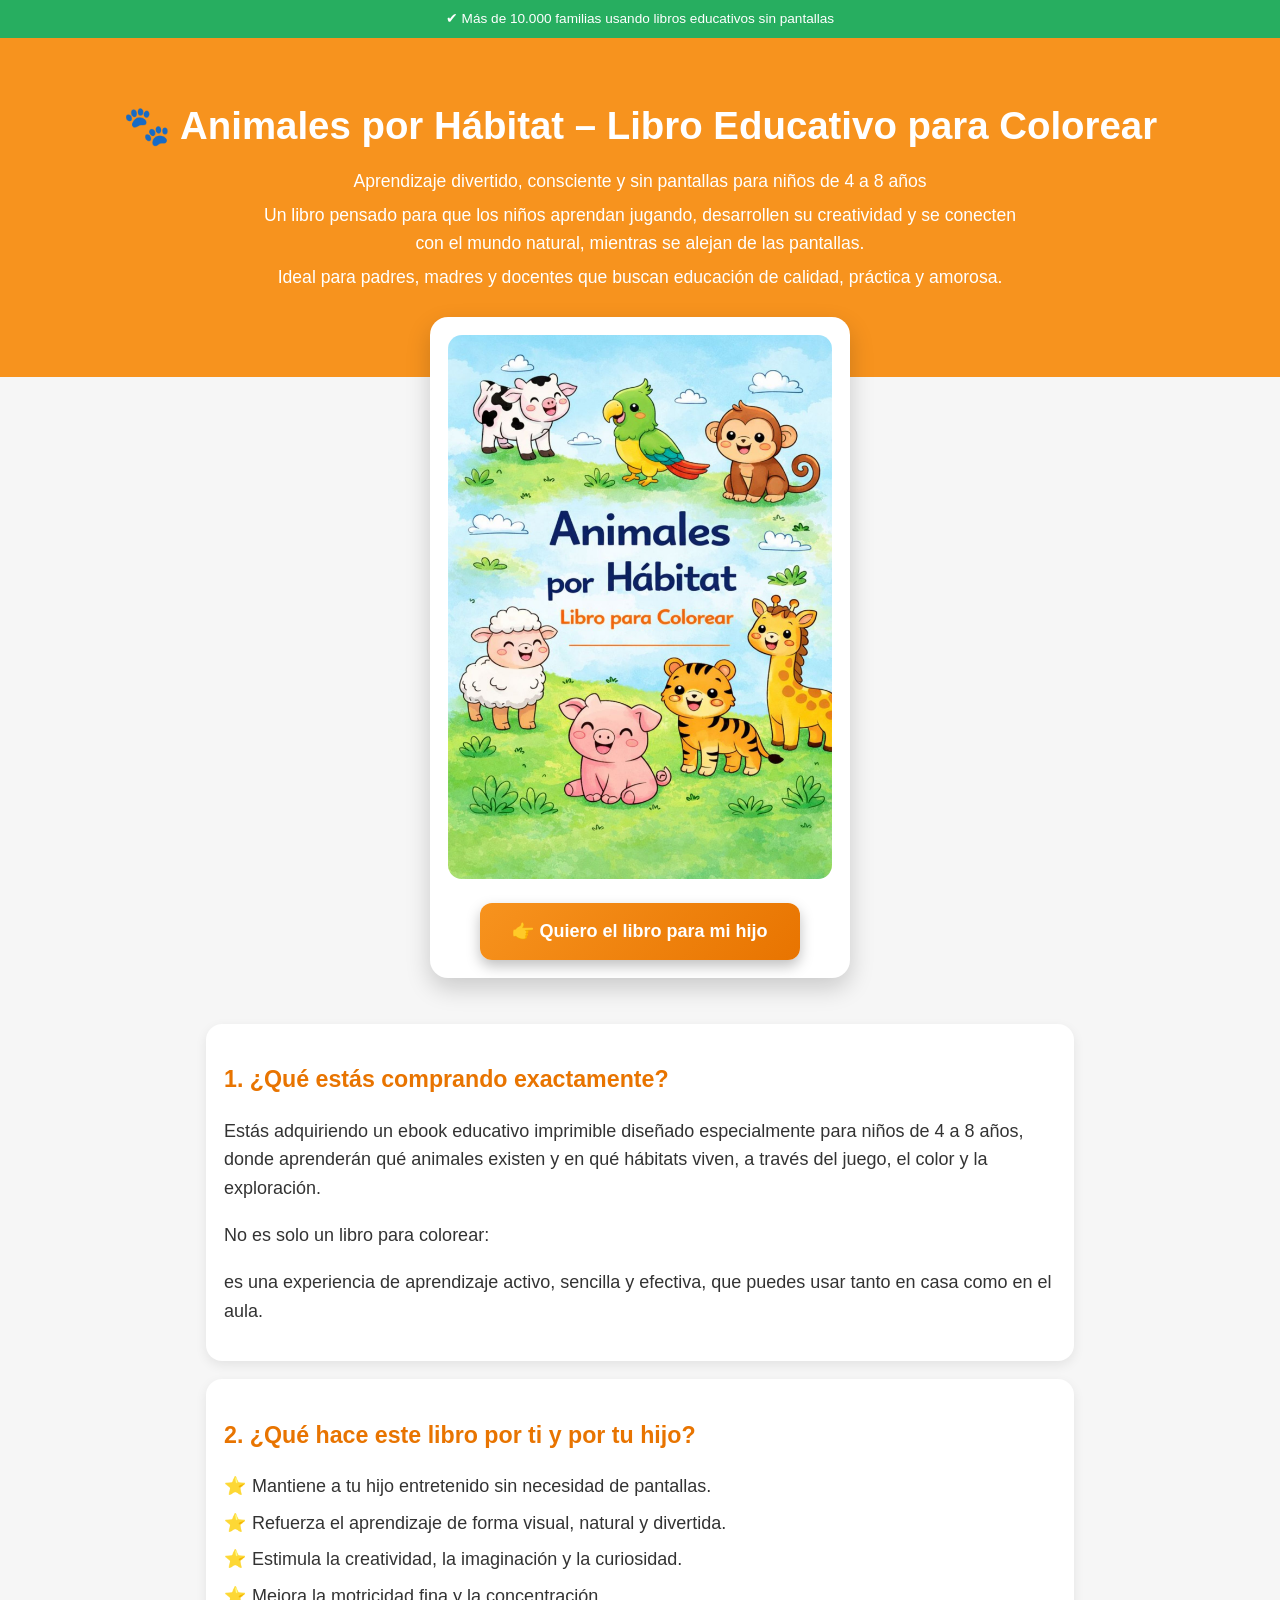
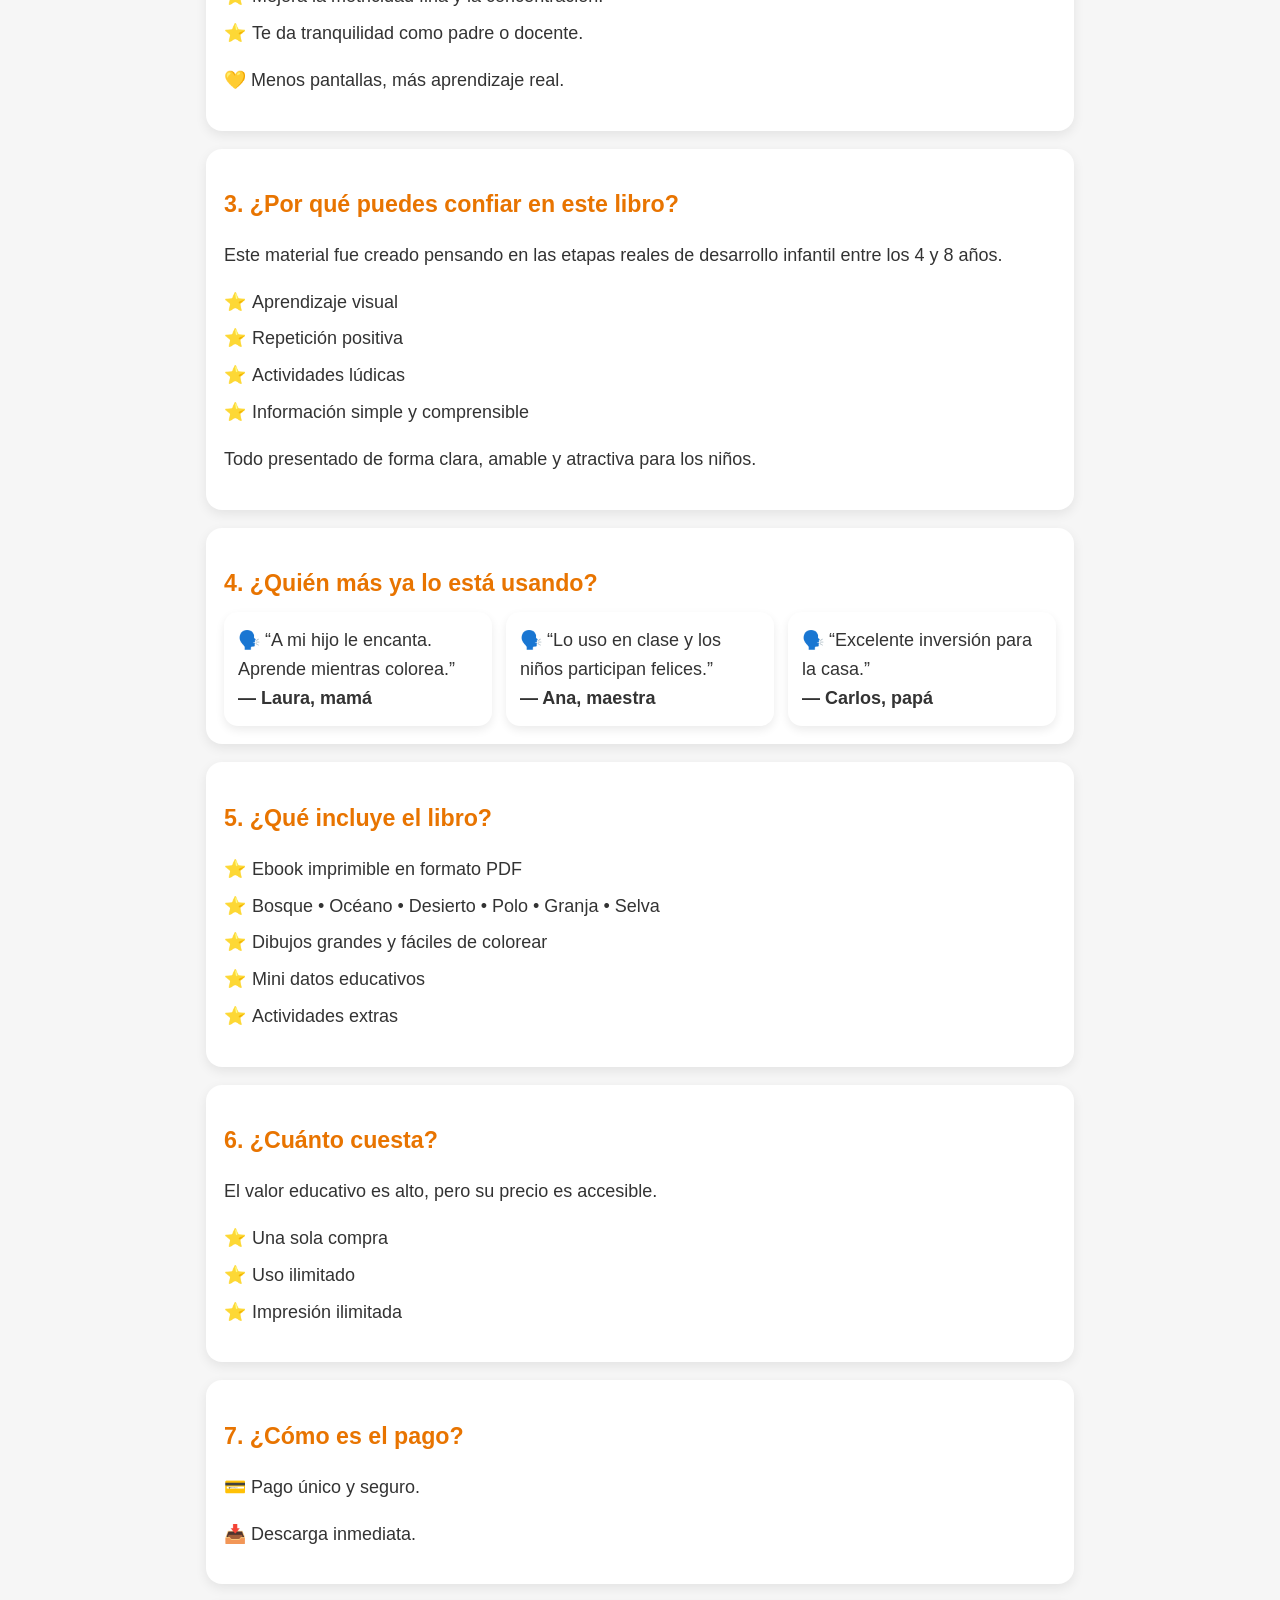
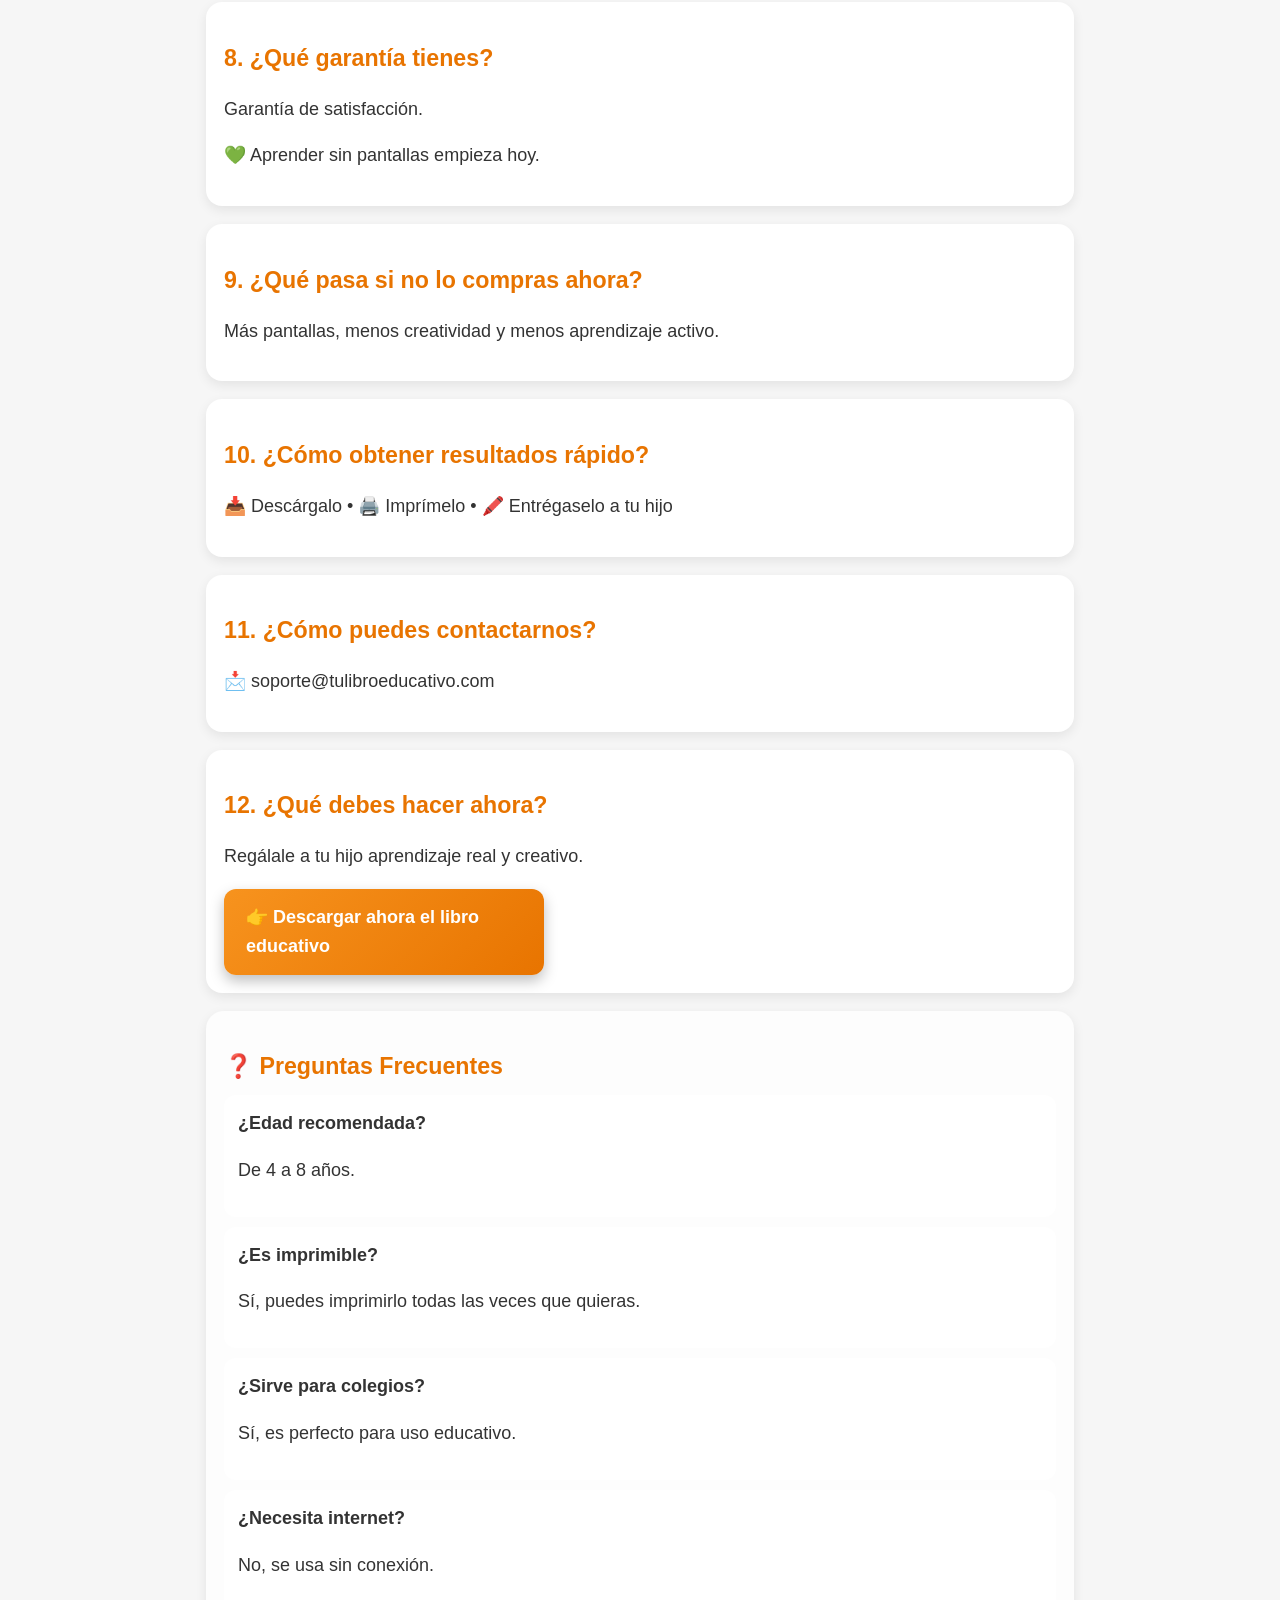
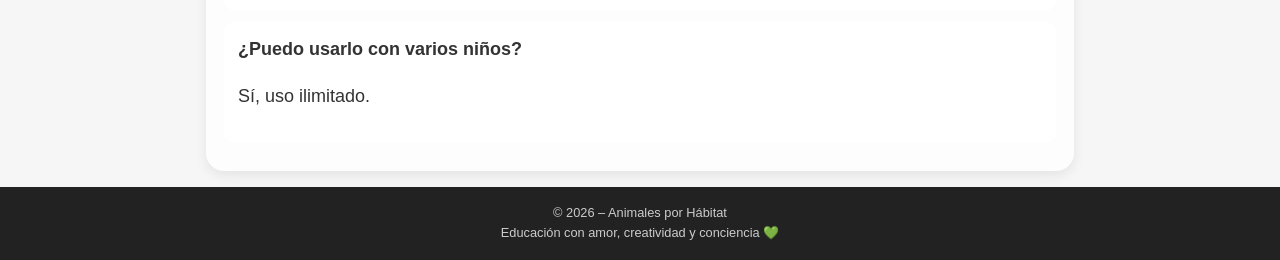
==== index.html @ fa970e1c "responsive" ====
<!DOCTYPE html>
<html lang="es">
  <head>
    <meta charset="UTF-8" />
    <meta name="viewport" content="width=device-width, initial-scale=1.0" />
    <title>Animales por Hábitat – Libro Educativo para Colorear</title>

    <style>
      :root {
        --orange: #f7931e;
        --orange-dark: #e87400;
        --green: #27ae60;
        --bg: #f6f6f6;
        --card: #ffffff;
      }

      * {
        box-sizing: border-box;
      }

      body {
        margin: 0;
        font-family: "Segoe UI", Arial, sans-serif;
        background: var(--bg);
        color: #333;
        line-height: 1.6;
        font-size: clamp(16px, 2.5vw, 18px);
      }

      /* BARRA SUPERIOR */
      .top-bar {
        background: var(--green);
        color: #fff;
        text-align: center;
        padding: 8px 12px;
        font-size: 0.85rem;
      }

      /* HERO */
      header {
        background: var(--orange);
        color: #fff;
        text-align: center;
        padding: 32px 16px 80px;
      }

      header h1 {
        font-size: clamp(1.8rem, 5vw, 2.4rem);
        margin-bottom: 10px;
      }

      header p {
        max-width: 760px;
        margin: 6px auto;
        font-size: clamp(0.95rem, 3vw, 1.1rem);
      }

      /* HERO CARD */
      .hero-card {
        max-width: 420px;
        margin: -60px auto 30px;
        background: var(--card);
        border-radius: 18px;
        padding: 18px;
        box-shadow: 0 10px 24px rgba(0, 0, 0, 0.18);
        text-align: center;
      }

      .hero-card img {
        width: 100%;
        height: auto;
        border-radius: 14px;
        margin-bottom: 16px;
      }

      /* BOTONES */
      .cta-btn {
        display: inline-block;
        width: 100%;
        max-width: 320px;
        background: linear-gradient(135deg, var(--orange), var(--orange-dark));
        color: #fff;
        padding: 14px 22px;
        border-radius: 12px;
        text-decoration: none;
        font-weight: 800;
        box-shadow: 0 6px 14px rgba(0, 0, 0, 0.25);
        animation: pulse 2.5s infinite;
      }

      @keyframes pulse {
        50% {
          transform: scale(1.05);
        }
      }

      /* SECCIONES */
      section {
        max-width: 900px;
        margin: auto;
        padding: 16px;
      }

      .card {
        background: var(--card);
        border-radius: 16px;
        padding: 18px;
        margin-bottom: 18px;
        box-shadow: 0 4px 12px rgba(0, 0, 0, 0.08);
      }

      h2 {
        color: var(--orange-dark);
        margin-bottom: 10px;
        font-size: clamp(1.2rem, 4vw, 1.45rem);
      }

      /* LISTAS */
      ul {
        list-style: none;
        padding: 0;
      }

      li {
        padding-left: 28px;
        position: relative;
        margin-bottom: 8px;
      }

      li::before {
        content: "⭐";
        position: absolute;
        left: 0;
      }

      /* TESTIMONIOS */
      .testimonials {
        display: grid;
        grid-template-columns: repeat(auto-fit, minmax(220px, 1fr));
        gap: 14px;
      }

      .testimonial {
        background: #fff;
        border-radius: 14px;
        padding: 14px;
        box-shadow: 0 4px 10px rgba(0, 0, 0, 0.08);
      }

      /* FAQ */
      .faq {
        background: #fdfdfd;
        border-radius: 18px;
        padding: 18px;
        box-shadow: 0 4px 12px rgba(0, 0, 0, 0.08);
      }

      .faq-item {
        background: #fff;
        border-radius: 12px;
        padding: 14px;
        margin-bottom: 10px;
      }

      /* FOOTER */
      footer {
        background: #222;
        color: #ccc;
        text-align: center;
        padding: 16px;
        font-size: 0.8rem;
      }

      /* 📱 AJUSTES EXTRA MÓVIL */
      @media (max-width: 480px) {
        .hero-card {
          margin-top: -40px;
        }

        .cta-btn {
          font-size: 1rem;
        }
      }
    </style>
  </head>

  <body>
    <div class="top-bar">
      ✔ Más de 10.000 familias usando libros educativos sin pantallas
    </div>

    <header>
      <h1>🐾 Animales por Hábitat – Libro Educativo para Colorear</h1>
      <p>
        Aprendizaje divertido, consciente y sin pantallas para niños de 4 a 8
        años
      </p>
      <p>
        Un libro pensado para que los niños aprendan jugando, desarrollen su
        creatividad y se conecten con el mundo natural, mientras se alejan de
        las pantallas.
      </p>
      <p>
        Ideal para padres, madres y docentes que buscan educación de calidad,
        práctica y amorosa.
      </p>
    </header>

    <div class="hero-card">
      <img
        src="./assets/portada.jpg"
        alt="Animales por Hábitat"
        style="width: 100%; height: 100%; object-fit: cover"
      />
      <!-- <div class="hero-img">IMAGEN DEL LIBRO</div> -->
      <a href="#" class="cta-btn">👉 Quiero el libro para mi hijo</a>
    </div>

    <section>
      <div class="card">
        <h2>1. ¿Qué estás comprando exactamente?</h2>
        <p>
          Estás adquiriendo un ebook educativo imprimible diseñado especialmente
          para niños de 4 a 8 años, donde aprenderán qué animales existen y en
          qué hábitats viven, a través del juego, el color y la exploración.
        </p>
        <p>No es solo un libro para colorear:</p>
        <p>
          es una experiencia de aprendizaje activo, sencilla y efectiva, que
          puedes usar tanto en casa como en el aula.
        </p>
      </div>

      <div class="card">
        <h2>2. ¿Qué hace este libro por ti y por tu hijo?</h2>
        <ul>
          <li>Mantiene a tu hijo entretenido sin necesidad de pantallas.</li>
          <li>Refuerza el aprendizaje de forma visual, natural y divertida.</li>
          <li>Estimula la creatividad, la imaginación y la curiosidad.</li>
          <li>Mejora la motricidad fina y la concentración.</li>
          <li>Te da tranquilidad como padre o docente.</li>
        </ul>
        <p>💛 Menos pantallas, más aprendizaje real.</p>
      </div>

      <div class="card">
        <h2>3. ¿Por qué puedes confiar en este libro?</h2>
        <p>
          Este material fue creado pensando en las etapas reales de desarrollo
          infantil entre los 4 y 8 años.
        </p>
        <ul>
          <li>Aprendizaje visual</li>
          <li>Repetición positiva</li>
          <li>Actividades lúdicas</li>
          <li>Información simple y comprensible</li>
        </ul>
        <p>
          Todo presentado de forma clara, amable y atractiva para los niños.
        </p>
      </div>

      <div class="card">
        <h2>4. ¿Quién más ya lo está usando?</h2>
        <div class="testimonials">
          <div class="testimonial">
            🗣️ “A mi hijo le encanta. Aprende mientras colorea.”<br /><strong
              >— Laura, mamá</strong
            >
          </div>
          <div class="testimonial">
            🗣️ “Lo uso en clase y los niños participan felices.”<br /><strong
              >— Ana, maestra</strong
            >
          </div>
          <div class="testimonial">
            🗣️ “Excelente inversión para la casa.”<br /><strong
              >— Carlos, papá</strong
            >
          </div>
        </div>
      </div>

      <div class="card">
        <h2>5. ¿Qué incluye el libro?</h2>
        <ul>
          <li>Ebook imprimible en formato PDF</li>
          <li>Bosque • Océano • Desierto • Polo • Granja • Selva</li>
          <li>Dibujos grandes y fáciles de colorear</li>
          <li>Mini datos educativos</li>
          <li>Actividades extras</li>
        </ul>
      </div>

      <div class="card">
        <h2>6. ¿Cuánto cuesta?</h2>
        <p>El valor educativo es alto, pero su precio es accesible.</p>
        <ul>
          <li>Una sola compra</li>
          <li>Uso ilimitado</li>
          <li>Impresión ilimitada</li>
        </ul>
      </div>

      <div class="card">
        <h2>7. ¿Cómo es el pago?</h2>
        <p>💳 Pago único y seguro.</p>
        <p>📥 Descarga inmediata.</p>
      </div>

      <div class="card">
        <h2>8. ¿Qué garantía tienes?</h2>
        <p>Garantía de satisfacción.</p>
        <p>💚 Aprender sin pantallas empieza hoy.</p>
      </div>

      <div class="card">
        <h2>9. ¿Qué pasa si no lo compras ahora?</h2>
        <p>Más pantallas, menos creatividad y menos aprendizaje activo.</p>
      </div>

      <div class="card">
        <h2>10. ¿Cómo obtener resultados rápido?</h2>
        <p>📥 Descárgalo • 🖨️ Imprímelo • 🖍️ Entrégaselo a tu hijo</p>
      </div>

      <div class="card">
        <h2>11. ¿Cómo puedes contactarnos?</h2>
        <p>📩 soporte@tulibroeducativo.com</p>
      </div>

      <div class="card">
        <h2>12. ¿Qué debes hacer ahora?</h2>
        <p>Regálale a tu hijo aprendizaje real y creativo.</p>
        <a href="#" class="cta-btn">👉 Descargar ahora el libro educativo</a>
      </div>

      <div class="faq">
        <h2>❓ Preguntas Frecuentes</h2>

        <div class="faq-item">
          <strong>¿Edad recomendada?</strong>
          <p>De 4 a 8 años.</p>
        </div>
        <div class="faq-item">
          <strong>¿Es imprimible?</strong>
          <p>Sí, puedes imprimirlo todas las veces que quieras.</p>
        </div>
        <div class="faq-item">
          <strong>¿Sirve para colegios?</strong>
          <p>Sí, es perfecto para uso educativo.</p>
        </div>
        <div class="faq-item">
          <strong>¿Necesita internet?</strong>
          <p>No, se usa sin conexión.</p>
        </div>
        <div class="faq-item">
          <strong>¿Puedo usarlo con varios niños?</strong>
          <p>Sí, uso ilimitado.</p>
        </div>
      </div>
    </section>

    <footer>
      © 2026 – Animales por Hábitat<br />
      Educación con amor, creatividad y conciencia 💚
    </footer>
  </body>
</html>
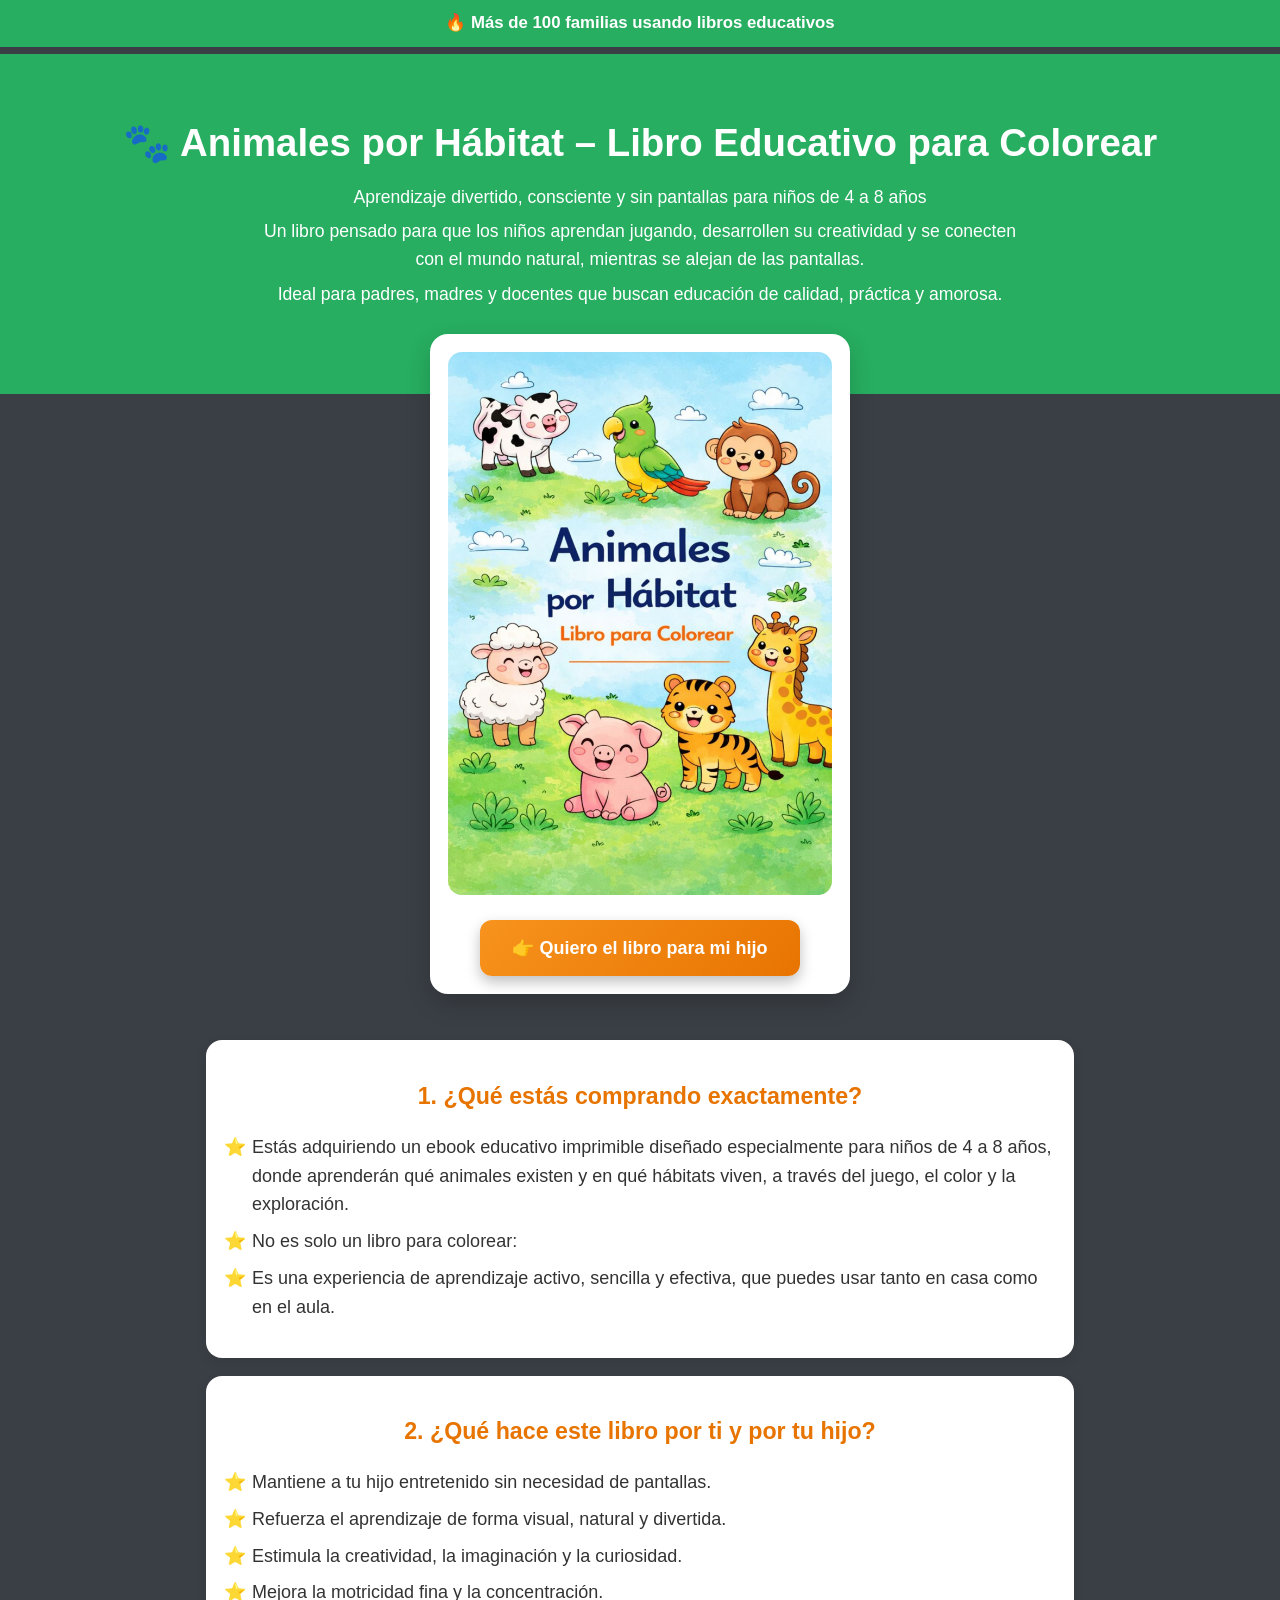
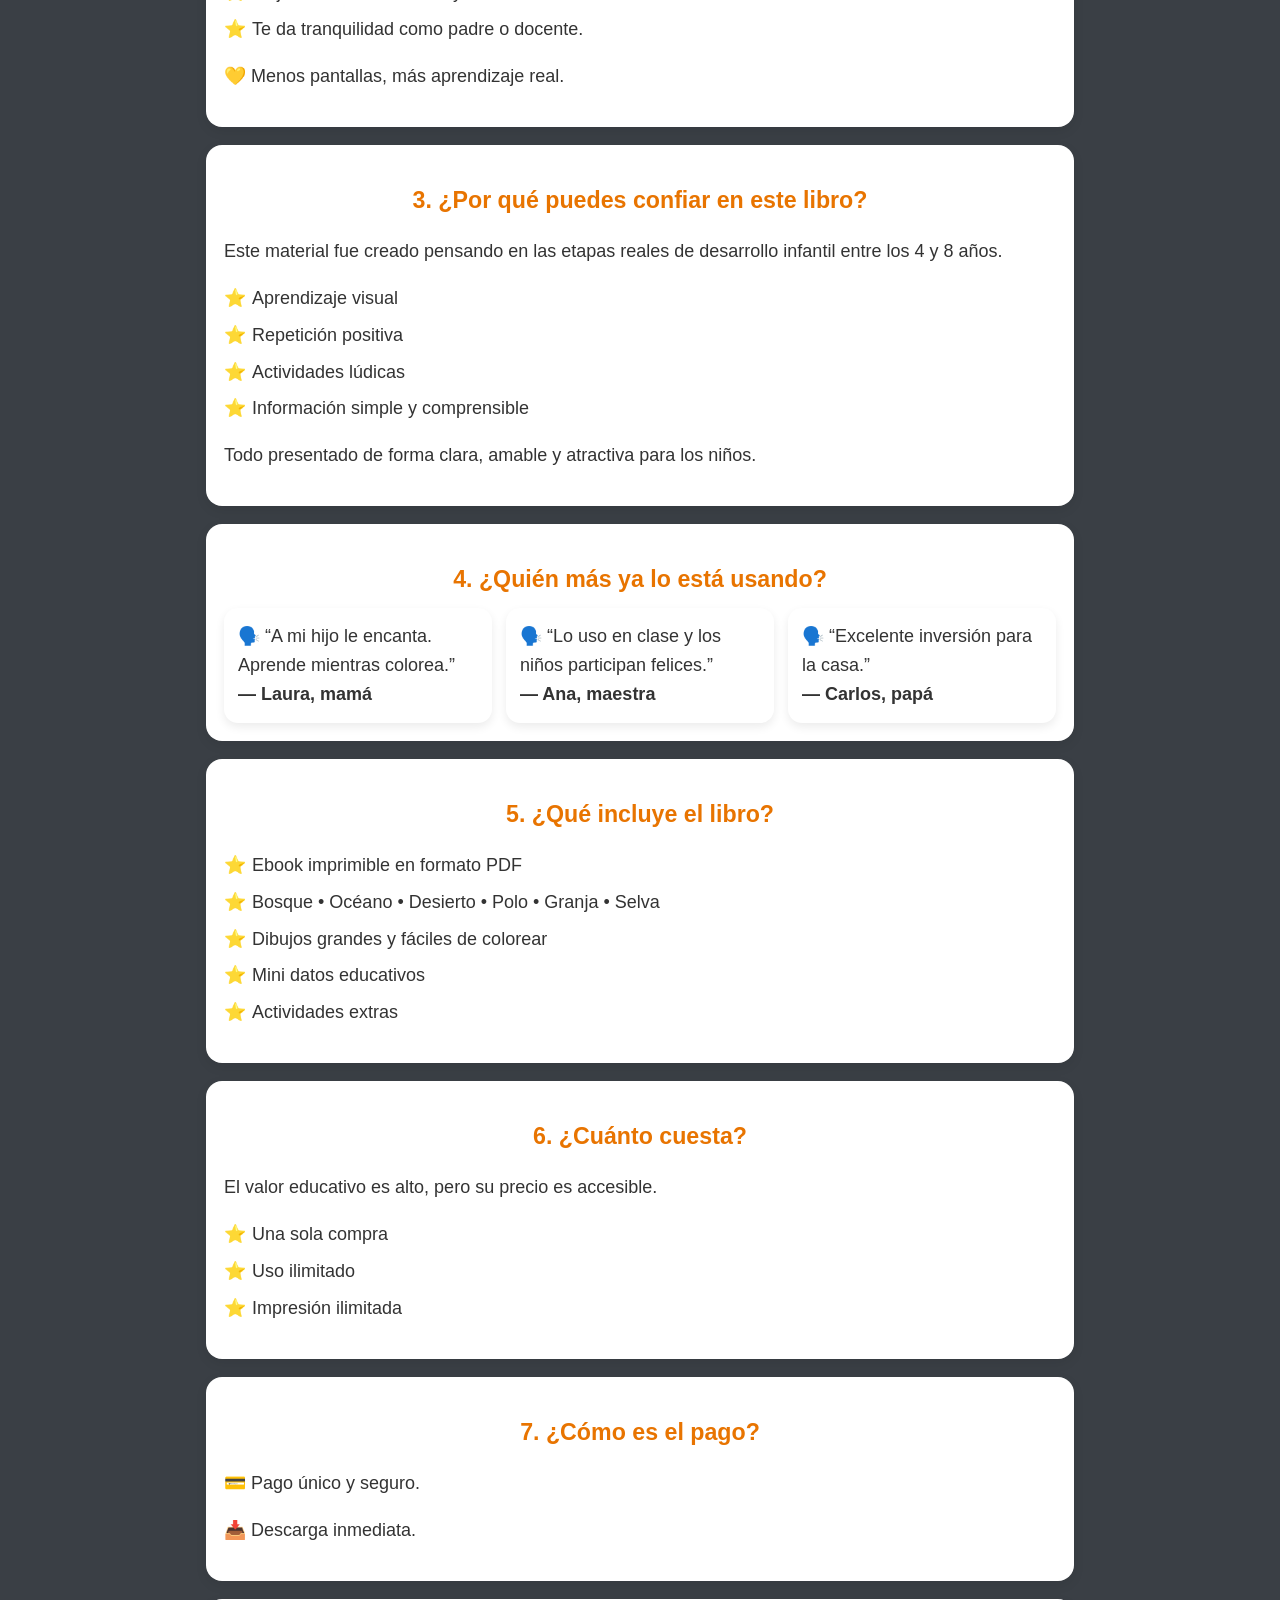
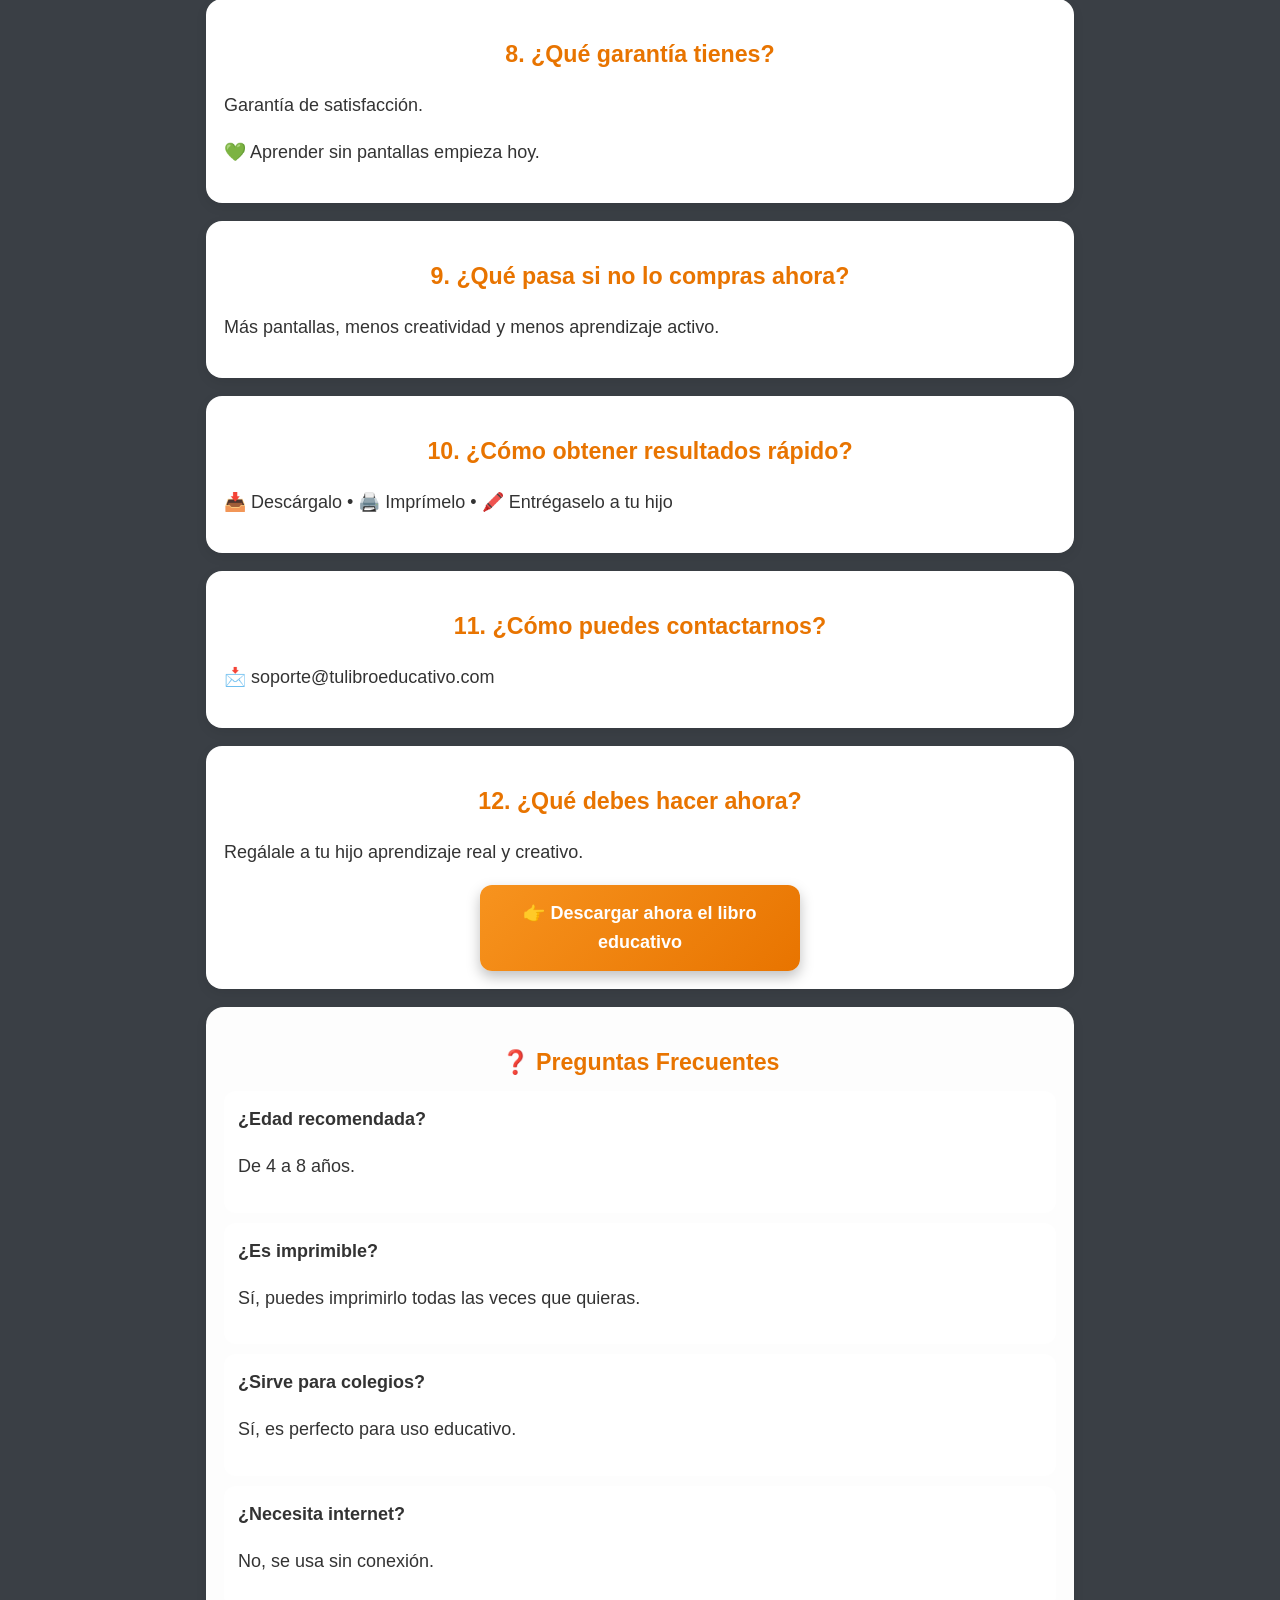
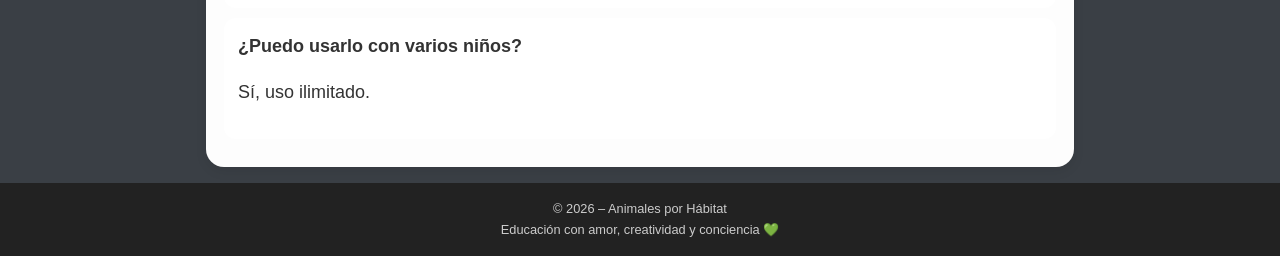
==== commit 56af367e: "mejoras styles" ====
--- a/index.html
+++ b/index.html
@@ -1,4 +1,4 @@
-<!DOCTYPE html>
+<!doctype html>
 <html lang="es">
   <head>
     <meta charset="UTF-8" />
@@ -10,7 +10,7 @@
         --orange: #f7931e;
         --orange-dark: #e87400;
         --green: #27ae60;
-        --bg: #f6f6f6;
+        --bg: #3a3f45;
         --card: #ffffff;
       }
 
@@ -20,6 +20,7 @@
 
       body {
         margin: 0;
+        padding-top: 54px; /* 👈 SOLO para el contador */
         font-family: "Segoe UI", Arial, sans-serif;
         background: var(--bg);
         color: #333;
@@ -27,6 +28,21 @@
         font-size: clamp(16px, 2.5vw, 18px);
       }
 
+      /* ===== CONTADOR FIXED (NUEVO) ===== */
+      .counter-fixed {
+        position: fixed;
+        top: 0;
+        left: 0;
+        width: 100%;
+        background: var(--green);
+        color: #fff;
+        text-align: center;
+        padding: 10px 12px;
+        font-size: 1.05rem;
+        font-weight: 700;
+        z-index: 9999;
+      }
+
       /* BARRA SUPERIOR */
       .top-bar {
         background: var(--green);
@@ -38,7 +54,7 @@
 
       /* HERO */
       header {
-        background: var(--orange);
+        background: var(--green);
         color: #fff;
         text-align: center;
         padding: 32px 16px 80px;
@@ -75,9 +91,10 @@
 
       /* BOTONES */
       .cta-btn {
-        display: inline-block;
+        display: block; /* cambia de inline-block a block */
         width: 100%;
         max-width: 320px;
+        margin: 0 auto; /* 👈 centra el botón */
         background: linear-gradient(135deg, var(--orange), var(--orange-dark));
         color: #fff;
         padding: 14px 22px;
@@ -86,6 +103,7 @@
         font-weight: 800;
         box-shadow: 0 6px 14px rgba(0, 0, 0, 0.25);
         animation: pulse 2.5s infinite;
+        text-align: center;
       }
 
       @keyframes pulse {
@@ -113,6 +131,7 @@
         color: var(--orange-dark);
         margin-bottom: 10px;
         font-size: clamp(1.2rem, 4vw, 1.45rem);
+        text-align: center;
       }
 
       /* LISTAS */
@@ -171,7 +190,6 @@
         font-size: 0.8rem;
       }
 
-      /* 📱 AJUSTES EXTRA MÓVIL */
       @media (max-width: 480px) {
         .hero-card {
           margin-top: -40px;
@@ -185,9 +203,15 @@
   </head>
 
   <body>
+    <!-- CONTADOR NUEVO -->
+    <div class="counter-fixed">
+      🔥 Más de <span id="counter">100</span> familias usando libros educativos
+    </div>
+
+    <!-- BARRA ORIGINAL
     <div class="top-bar">
       ✔ Más de 10.000 familias usando libros educativos sin pantallas
-    </div>
+    </div> -->
 
     <header>
       <h1>🐾 Animales por Hábitat – Libro Educativo para Colorear</h1>
@@ -212,23 +236,25 @@
         alt="Animales por Hábitat"
         style="width: 100%; height: 100%; object-fit: cover"
       />
-      <!-- <div class="hero-img">IMAGEN DEL LIBRO</div> -->
       <a href="#" class="cta-btn">👉 Quiero el libro para mi hijo</a>
     </div>
 
     <section>
       <div class="card">
         <h2>1. ¿Qué estás comprando exactamente?</h2>
-        <p>
-          Estás adquiriendo un ebook educativo imprimible diseñado especialmente
-          para niños de 4 a 8 años, donde aprenderán qué animales existen y en
-          qué hábitats viven, a través del juego, el color y la exploración.
-        </p>
-        <p>No es solo un libro para colorear:</p>
-        <p>
-          es una experiencia de aprendizaje activo, sencilla y efectiva, que
-          puedes usar tanto en casa como en el aula.
-        </p>
+        <ul>
+          <li>
+            Estás adquiriendo un ebook educativo imprimible diseñado
+            especialmente para niños de 4 a 8 años, donde aprenderán qué
+            animales existen y en qué hábitats viven, a través del juego, el
+            color y la exploración.
+          </li>
+          <li>No es solo un libro para colorear:</li>
+          <li>
+            Es una experiencia de aprendizaje activo, sencilla y efectiva, que
+            puedes usar tanto en casa como en el aula.
+          </li>
+        </ul>
       </div>
 
       <div class="card">
@@ -264,19 +290,16 @@
         <h2>4. ¿Quién más ya lo está usando?</h2>
         <div class="testimonials">
           <div class="testimonial">
-            🗣️ “A mi hijo le encanta. Aprende mientras colorea.”<br /><strong
-              >— Laura, mamá</strong
-            >
+            🗣️ “A mi hijo le encanta. Aprende mientras colorea.”<br />
+            <strong>— Laura, mamá</strong>
           </div>
           <div class="testimonial">
-            🗣️ “Lo uso en clase y los niños participan felices.”<br /><strong
-              >— Ana, maestra</strong
-            >
+            🗣️ “Lo uso en clase y los niños participan felices.”<br />
+            <strong>— Ana, maestra</strong>
           </div>
           <div class="testimonial">
-            🗣️ “Excelente inversión para la casa.”<br /><strong
-              >— Carlos, papá</strong
-            >
+            🗣️ “Excelente inversión para la casa.”<br />
+            <strong>— Carlos, papá</strong>
           </div>
         </div>
       </div>
@@ -365,5 +388,15 @@
       © 2026 – Animales por Hábitat<br />
       Educación con amor, creatividad y conciencia 💚
     </footer>
+
+    <!-- SCRIPT CONTADOR -->
+    <script>
+      let count = 102;
+      const counter = document.getElementById("counter");
+      setInterval(() => {
+        count++;
+        counter.textContent = count.toLocaleString("es-ES");
+      }, 5000);
+    </script>
   </body>
 </html>
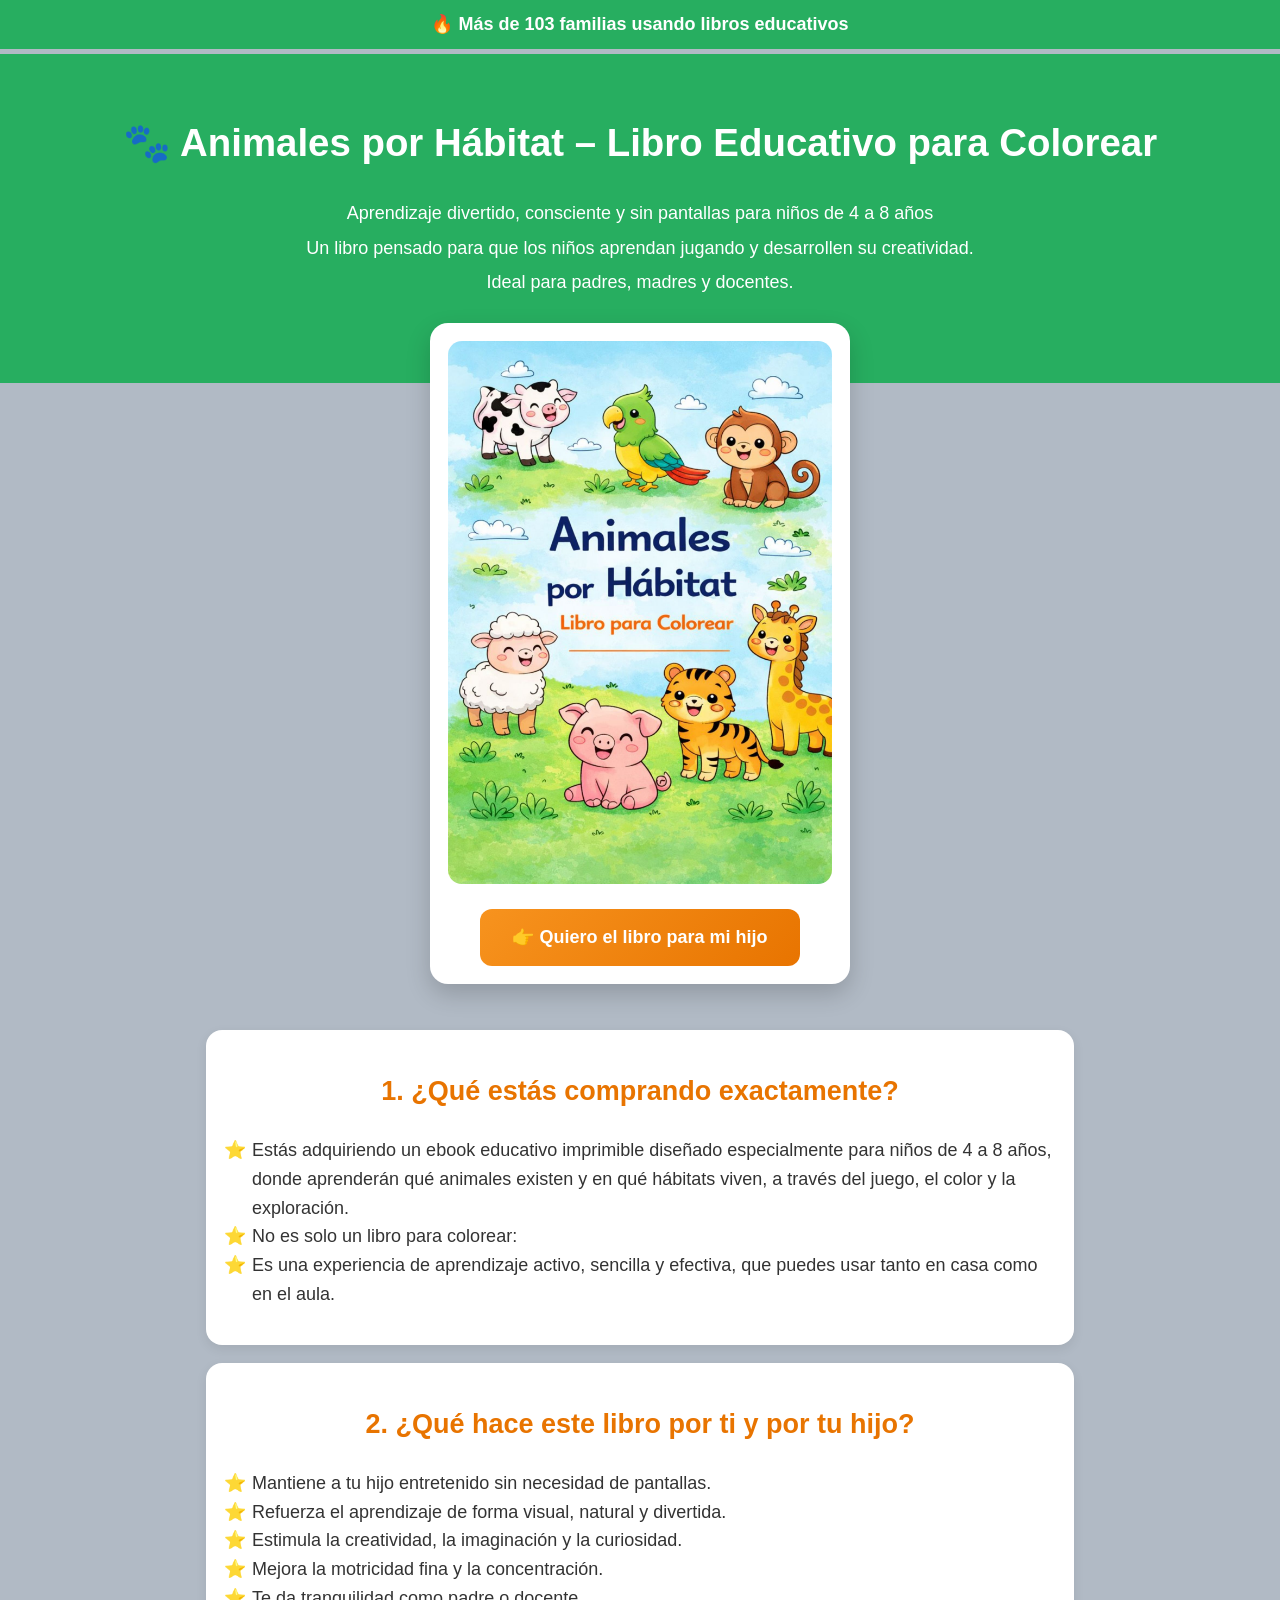
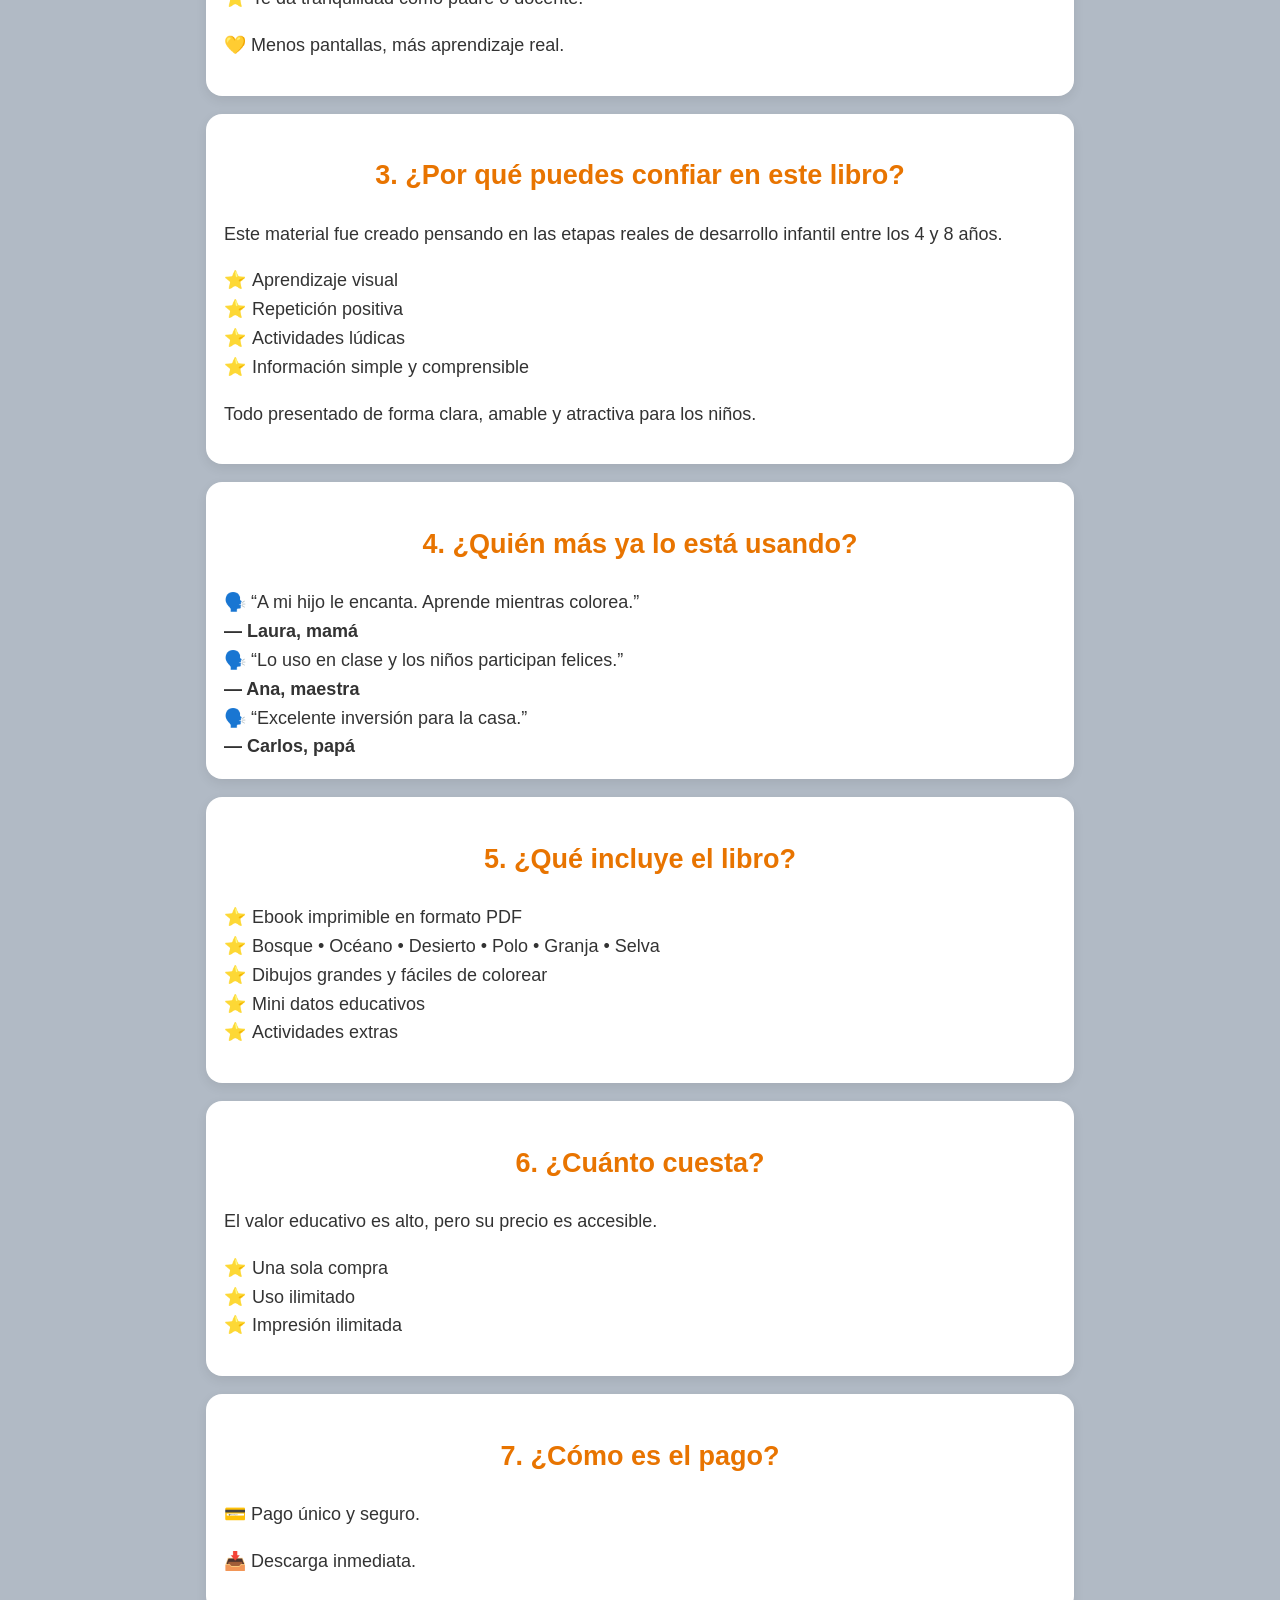
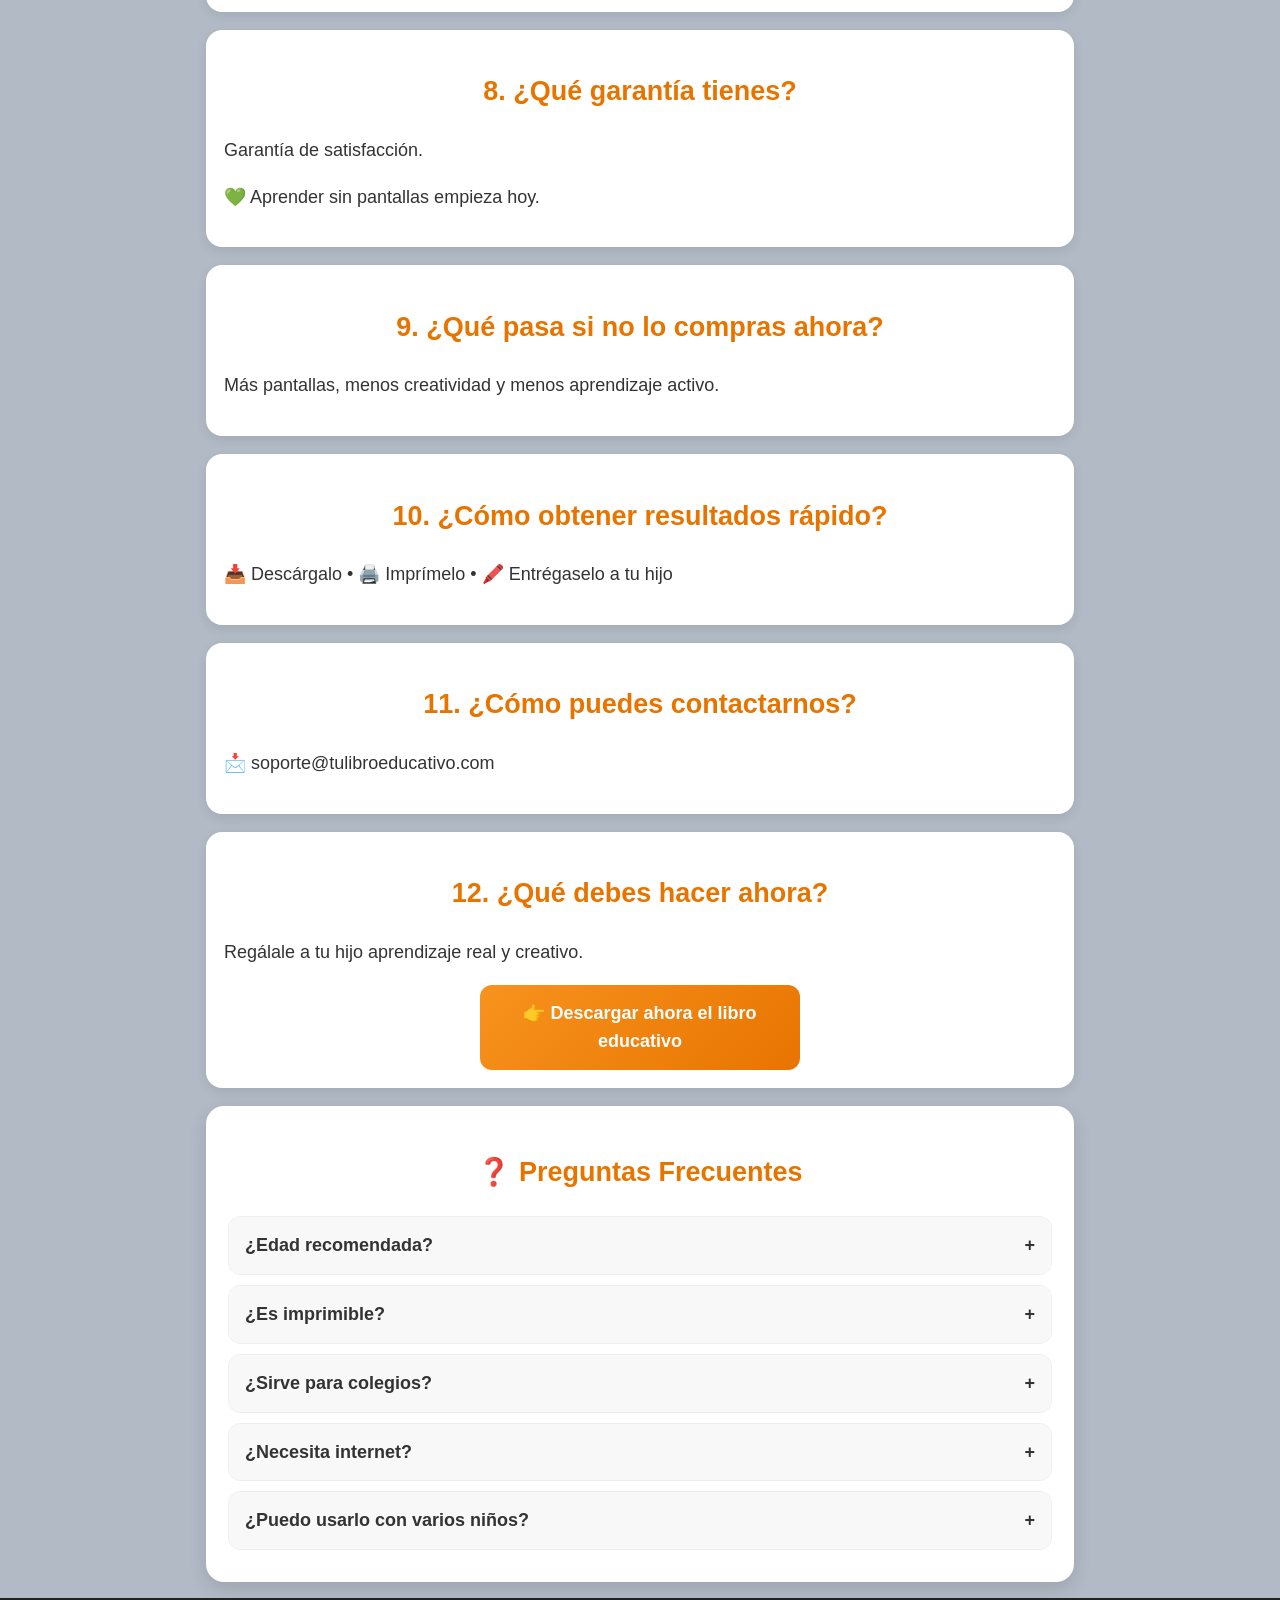
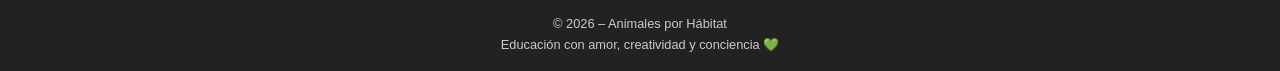
==== commit 473ce064: "mejoras fag" ====
--- a/index.html
+++ b/index.html
@@ -10,7 +10,7 @@
         --orange: #f7931e;
         --orange-dark: #e87400;
         --green: #27ae60;
-        --bg: #3a3f45;
+        --bg: #b1bac5;
         --card: #ffffff;
       }
 
@@ -20,7 +20,7 @@
 
       body {
         margin: 0;
-        padding-top: 54px; /* 👈 SOLO para el contador */
+        padding-top: 54px;
         font-family: "Segoe UI", Arial, sans-serif;
         background: var(--bg);
         color: #333;
@@ -28,7 +28,7 @@
         font-size: clamp(16px, 2.5vw, 18px);
       }
 
-      /* ===== CONTADOR FIXED (NUEVO) ===== */
+      /* CONTADOR */
       .counter-fixed {
         position: fixed;
         top: 0;
@@ -37,22 +37,11 @@
         background: var(--green);
         color: #fff;
         text-align: center;
-        padding: 10px 12px;
-        font-size: 1.05rem;
+        padding: 10px;
         font-weight: 700;
         z-index: 9999;
       }
 
-      /* BARRA SUPERIOR */
-      .top-bar {
-        background: var(--green);
-        color: #fff;
-        text-align: center;
-        padding: 8px 12px;
-        font-size: 0.85rem;
-      }
-
-      /* HERO */
       header {
         background: var(--green);
         color: #fff;
@@ -62,20 +51,17 @@
 
       header h1 {
         font-size: clamp(1.8rem, 5vw, 2.4rem);
-        margin-bottom: 10px;
       }
 
       header p {
         max-width: 760px;
         margin: 6px auto;
-        font-size: clamp(0.95rem, 3vw, 1.1rem);
-      }
-
-      /* HERO CARD */
+      }
+
       .hero-card {
         max-width: 420px;
         margin: -60px auto 30px;
-        background: var(--card);
+        background: #fff;
         border-radius: 18px;
         padding: 18px;
         box-shadow: 0 10px 24px rgba(0, 0, 0, 0.18);
@@ -84,35 +70,24 @@
 
       .hero-card img {
         width: 100%;
-        height: auto;
         border-radius: 14px;
         margin-bottom: 16px;
       }
 
-      /* BOTONES */
       .cta-btn {
-        display: block; /* cambia de inline-block a block */
+        display: block;
         width: 100%;
         max-width: 320px;
-        margin: 0 auto; /* 👈 centra el botón */
+        margin: 0 auto;
         background: linear-gradient(135deg, var(--orange), var(--orange-dark));
         color: #fff;
-        padding: 14px 22px;
+        padding: 14px;
         border-radius: 12px;
         text-decoration: none;
         font-weight: 800;
-        box-shadow: 0 6px 14px rgba(0, 0, 0, 0.25);
-        animation: pulse 2.5s infinite;
-        text-align: center;
-      }
-
-      @keyframes pulse {
-        50% {
-          transform: scale(1.05);
-        }
-      }
-
-      /* SECCIONES */
+        text-align: center;
+      }
+
       section {
         max-width: 900px;
         margin: auto;
@@ -120,7 +95,7 @@
       }
 
       .card {
-        background: var(--card);
+        background: #fff;
         border-radius: 16px;
         padding: 18px;
         margin-bottom: 18px;
@@ -128,13 +103,10 @@
       }
 
       h2 {
+        text-align: center;
         color: var(--orange-dark);
-        margin-bottom: 10px;
-        font-size: clamp(1.2rem, 4vw, 1.45rem);
-        text-align: center;
-      }
-
-      /* LISTAS */
+      }
+
       ul {
         list-style: none;
         padding: 0;
@@ -143,7 +115,6 @@
       li {
         padding-left: 28px;
         position: relative;
-        margin-bottom: 8px;
       }
 
       li::before {
@@ -152,36 +123,37 @@
         left: 0;
       }
 
-      /* TESTIMONIOS */
-      .testimonials {
-        display: grid;
-        grid-template-columns: repeat(auto-fit, minmax(220px, 1fr));
-        gap: 14px;
-      }
-
-      .testimonial {
+      /* FAQ CORREGIDO */
+      .faq {
         background: #fff;
-        border-radius: 14px;
-        padding: 14px;
-        box-shadow: 0 4px 10px rgba(0, 0, 0, 0.08);
-      }
-
-      /* FAQ */
-      .faq {
-        background: #fdfdfd;
         border-radius: 18px;
-        padding: 18px;
-        box-shadow: 0 4px 12px rgba(0, 0, 0, 0.08);
+        padding: 22px;
+        box-shadow: 0 6px 18px rgba(0, 0, 0, 0.12);
       }
 
       .faq-item {
+        border-radius: 12px;
+        margin-bottom: 10px;
+        border: 1px solid #eee;
+        overflow: hidden;
+      }
+
+      .faq-question {
+        padding: 14px 16px;
+        background: #f8f8f8;
+        font-weight: 700;
+        cursor: pointer;
+        display: flex;
+        justify-content: space-between;
+        align-items: center;
+      }
+
+      .faq-answer {
+        display: none;
+        padding: 14px 16px;
         background: #fff;
-        border-radius: 12px;
-        padding: 14px;
-        margin-bottom: 10px;
-      }
-
-      /* FOOTER */
+      }
+
       footer {
         background: #222;
         color: #ccc;
@@ -189,29 +161,13 @@
         padding: 16px;
         font-size: 0.8rem;
       }
-
-      @media (max-width: 480px) {
-        .hero-card {
-          margin-top: -40px;
-        }
-
-        .cta-btn {
-          font-size: 1rem;
-        }
-      }
     </style>
   </head>
 
   <body>
-    <!-- CONTADOR NUEVO -->
     <div class="counter-fixed">
-      🔥 Más de <span id="counter">100</span> familias usando libros educativos
+      🔥 Más de <span id="counter">103</span> familias usando libros educativos
     </div>
-
-    <!-- BARRA ORIGINAL
-    <div class="top-bar">
-      ✔ Más de 10.000 familias usando libros educativos sin pantallas
-    </div> -->
 
     <header>
       <h1>🐾 Animales por Hábitat – Libro Educativo para Colorear</h1>
@@ -220,22 +176,14 @@
         años
       </p>
       <p>
-        Un libro pensado para que los niños aprendan jugando, desarrollen su
-        creatividad y se conecten con el mundo natural, mientras se alejan de
-        las pantallas.
+        Un libro pensado para que los niños aprendan jugando y desarrollen su
+        creatividad.
       </p>
-      <p>
-        Ideal para padres, madres y docentes que buscan educación de calidad,
-        práctica y amorosa.
-      </p>
+      <p>Ideal para padres, madres y docentes.</p>
     </header>
 
     <div class="hero-card">
-      <img
-        src="./assets/portada.jpg"
-        alt="Animales por Hábitat"
-        style="width: 100%; height: 100%; object-fit: cover"
-      />
+      <img src="./assets/portada.jpg" alt="Animales por Hábitat" />
       <a href="#" class="cta-btn">👉 Quiero el libro para mi hijo</a>
     </div>
 
@@ -256,7 +204,6 @@
           </li>
         </ul>
       </div>
-
       <div class="card">
         <h2>2. ¿Qué hace este libro por ti y por tu hijo?</h2>
         <ul>
@@ -268,7 +215,6 @@
         </ul>
         <p>💛 Menos pantallas, más aprendizaje real.</p>
       </div>
-
       <div class="card">
         <h2>3. ¿Por qué puedes confiar en este libro?</h2>
         <p>
@@ -285,7 +231,6 @@
           Todo presentado de forma clara, amable y atractiva para los niños.
         </p>
       </div>
-
       <div class="card">
         <h2>4. ¿Quién más ya lo está usando?</h2>
         <div class="testimonials">
@@ -303,7 +248,6 @@
           </div>
         </div>
       </div>
-
       <div class="card">
         <h2>5. ¿Qué incluye el libro?</h2>
         <ul>
@@ -314,7 +258,6 @@
           <li>Actividades extras</li>
         </ul>
       </div>
-
       <div class="card">
         <h2>6. ¿Cuánto cuesta?</h2>
         <p>El valor educativo es alto, pero su precio es accesible.</p>
@@ -324,34 +267,28 @@
           <li>Impresión ilimitada</li>
         </ul>
       </div>
-
       <div class="card">
         <h2>7. ¿Cómo es el pago?</h2>
         <p>💳 Pago único y seguro.</p>
         <p>📥 Descarga inmediata.</p>
       </div>
-
       <div class="card">
         <h2>8. ¿Qué garantía tienes?</h2>
         <p>Garantía de satisfacción.</p>
         <p>💚 Aprender sin pantallas empieza hoy.</p>
       </div>
-
       <div class="card">
         <h2>9. ¿Qué pasa si no lo compras ahora?</h2>
         <p>Más pantallas, menos creatividad y menos aprendizaje activo.</p>
       </div>
-
       <div class="card">
         <h2>10. ¿Cómo obtener resultados rápido?</h2>
         <p>📥 Descárgalo • 🖨️ Imprímelo • 🖍️ Entrégaselo a tu hijo</p>
       </div>
-
       <div class="card">
         <h2>11. ¿Cómo puedes contactarnos?</h2>
         <p>📩 soporte@tulibroeducativo.com</p>
       </div>
-
       <div class="card">
         <h2>12. ¿Qué debes hacer ahora?</h2>
         <p>Regálale a tu hijo aprendizaje real y creativo.</p>
@@ -362,24 +299,32 @@
         <h2>❓ Preguntas Frecuentes</h2>
 
         <div class="faq-item">
-          <strong>¿Edad recomendada?</strong>
-          <p>De 4 a 8 años.</p>
-        </div>
-        <div class="faq-item">
-          <strong>¿Es imprimible?</strong>
-          <p>Sí, puedes imprimirlo todas las veces que quieras.</p>
-        </div>
-        <div class="faq-item">
-          <strong>¿Sirve para colegios?</strong>
-          <p>Sí, es perfecto para uso educativo.</p>
-        </div>
-        <div class="faq-item">
-          <strong>¿Necesita internet?</strong>
-          <p>No, se usa sin conexión.</p>
-        </div>
-        <div class="faq-item">
-          <strong>¿Puedo usarlo con varios niños?</strong>
-          <p>Sí, uso ilimitado.</p>
+          <div class="faq-question">¿Edad recomendada? <span>+</span></div>
+          <div class="faq-answer">De 4 a 8 años.</div>
+        </div>
+
+        <div class="faq-item">
+          <div class="faq-question">¿Es imprimible? <span>+</span></div>
+          <div class="faq-answer">
+            Sí, puedes imprimirlo todas las veces que quieras.
+          </div>
+        </div>
+
+        <div class="faq-item">
+          <div class="faq-question">¿Sirve para colegios? <span>+</span></div>
+          <div class="faq-answer">Sí, es perfecto para uso educativo.</div>
+        </div>
+
+        <div class="faq-item">
+          <div class="faq-question">¿Necesita internet? <span>+</span></div>
+          <div class="faq-answer">No, se usa sin conexión.</div>
+        </div>
+
+        <div class="faq-item">
+          <div class="faq-question">
+            ¿Puedo usarlo con varios niños? <span>+</span>
+          </div>
+          <div class="faq-answer">Sí, uso ilimitado.</div>
         </div>
       </div>
     </section>
@@ -389,14 +334,14 @@
       Educación con amor, creatividad y conciencia 💚
     </footer>
 
-    <!-- SCRIPT CONTADOR -->
     <script>
-      let count = 102;
-      const counter = document.getElementById("counter");
-      setInterval(() => {
-        count++;
-        counter.textContent = count.toLocaleString("es-ES");
-      }, 5000);
+      document.querySelectorAll(".faq-question").forEach((q) => {
+        q.addEventListener("click", () => {
+          const answer = q.nextElementSibling;
+          answer.style.display =
+            answer.style.display === "block" ? "none" : "block";
+        });
+      });
     </script>
   </body>
 </html>
